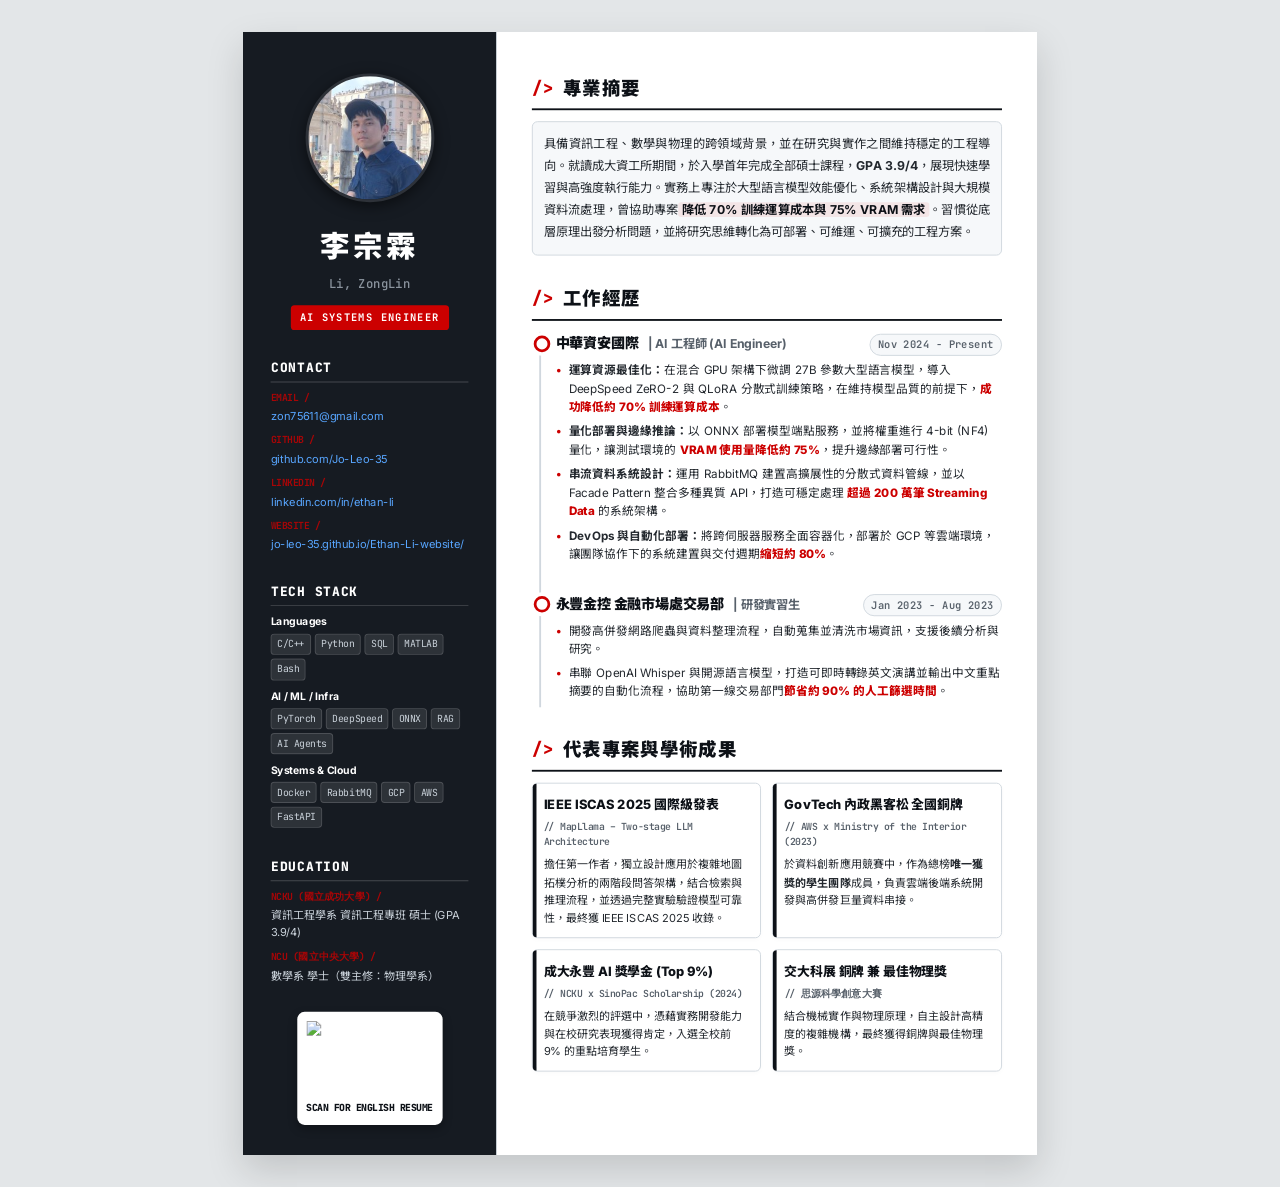
==== chinese_resume.html @ e06a0fc0 "Initial commit" ====
<!DOCTYPE html>
<html lang="zh-TW">

<head>
    <meta charset="UTF-8">
    <meta name="viewport" content="width=device-width, initial-scale=1.0">
    <title>李宗霖｜AI 與系統工程師履歷</title>
    <!-- Fonts -->
    <link href="https://fonts.googleapis.com/css2?family=Noto+Sans+TC:wght@400;500;700;900&display=swap"
        rel="stylesheet">
    <link href="https://fonts.googleapis.com/css2?family=JetBrains+Mono:wght@400;500;700;800&display=swap"
        rel="stylesheet">
    <link href="https://fonts.googleapis.com/css2?family=Inter:wght@400;500;700;900&display=swap" rel="stylesheet">
    <style>
        :root {
            --tsmc-red: #cc0000;
            --tech-black: #0d1117;
            --tech-gray: #8b949e;
            --bg-light: #ffffff;
            --border-line: #d0d7de;
            --sidebar-bg: #161b22;
            --scale: 0.92;
        }

        * {
            margin: 0;
            padding: 0;
            box-sizing: border-box;
        }

        body {
            font-family: 'Inter', 'Noto Sans TC', sans-serif;
            color: var(--tech-black);
            background-color: #e3e6e8;
            display: flex;
            justify-content: center;
            padding: 2rem;
            line-height: 1.6;
        }

        /* Outer container: fixed A4, clips overflow */
        .page-container {
            width: 210mm;
            height: 297mm;
            overflow: hidden;
            box-shadow: 0 15px 35px rgba(0, 0, 0, 0.15);
            background: var(--bg-light);
        }

        /* Inner page: scaled proportionally */
        .page {
            width: calc(210mm / var(--scale));
            display: flex;
            flex-direction: row;
            position: relative;
            transform: scale(var(--scale));
            transform-origin: top left;
        }

        /* === Sidebar (Left Column) === */
        .sidebar {
            width: 32%;
            background-color: var(--sidebar-bg);
            color: #ffffff;
            padding: 12mm 8mm;
            display: flex;
            flex-direction: column;
            border-right: 1px solid var(--border-line);
        }

        .profile-wrapper {
            text-align: center;
            margin-bottom: 8mm;
        }

        .profile-pic {
            width: 140px;
            height: 140px;
            border-radius: 50%;
            object-fit: cover;
            border: 3px solid rgba(255, 255, 255, 0.1);
            margin-bottom: 15px;
            box-shadow: 0 4px 15px rgba(0, 0, 0, 0.5);
        }

        .name-zh {
            font-size: 24pt;
            font-weight: 900;
            letter-spacing: 4px;
            margin-bottom: 4px;
        }

        .name-en {
            font-size: 10pt;
            font-weight: 500;
            color: #8b949e;
            font-family: 'JetBrains Mono', monospace;
            margin-bottom: 12px;
        }

        .role-title {
            display: inline-block;
            background: var(--tsmc-red);
            color: #fff;
            padding: 4px 10px;
            font-size: 8.5pt;
            font-weight: 700;
            border-radius: 4px;
            font-family: 'JetBrains Mono', monospace;
            text-transform: uppercase;
            letter-spacing: 1px;
        }

        .side-section {
            margin-bottom: 6mm;
        }

        .side-title {
            font-size: 10.5pt;
            font-weight: 800;
            color: #ffffff;
            border-bottom: 1px solid rgba(255, 255, 255, 0.2);
            padding-bottom: 4px;
            margin-bottom: 8px;
            font-family: 'JetBrains Mono', monospace;
            text-transform: uppercase;
            letter-spacing: 1.5px;
        }

        .side-list {
            list-style: none;
            font-size: 9pt;
            color: #c9d1d9;
        }

        .side-list li {
            margin-bottom: 8px;
            display: flex;
            flex-direction: column;
        }

        .side-list-icon {
            font-family: 'JetBrains Mono', monospace;
            color: var(--tsmc-red);
            font-weight: bold;
            font-size: 8pt;
            margin-bottom: 2px;
            opacity: 0.8;
        }

        .side-list a {
            color: #58a6ff;
            text-decoration: none;
            word-break: break-all;
        }

        .skill-group {
            margin-bottom: 8px;
        }

        .skill-name {
            font-size: 8.5pt;
            font-weight: 700;
            color: #fff;
            margin-bottom: 4px;
        }

        .skill-tags {
            display: flex;
            flex-wrap: wrap;
            gap: 4px;
        }

        .tag-dark {
            background: rgba(255, 255, 255, 0.1);
            border: 1px solid rgba(255, 255, 255, 0.15);
            padding: 2px 6px;
            border-radius: 4px;
            font-size: 8pt;
            color: #c9d1d9;
            font-family: 'JetBrains Mono', monospace;
        }

        .qr-wrapper {
            margin-top: auto;
            text-align: center;
            background: #ffffff;
            padding: 10px;
            border-radius: 8px;
            width: fit-content;
            margin-inline: auto;
            box-shadow: 0 4px 10px rgba(0, 0, 0, 0.3);
        }

        .qr-code {
            width: 80px;
            height: 80px;
            display: block;
        }

        .qr-text {
            font-size: 8pt;
            color: var(--tech-black);
            margin-top: 6px;
            font-weight: 900;
            font-family: 'JetBrains Mono', monospace;
        }

        /* === Main Content (Right Column) === */
        .main {
            width: 68%;
            padding: 12mm 10mm;
            background-color: #ffffff;
            display: flex;
            flex-direction: column;
        }

        .section-header {
            font-size: 15pt;
            font-weight: 900;
            color: var(--tech-black);
            margin-bottom: 12px;
            border-bottom: 2px solid var(--tech-black);
            padding-bottom: 6px;
            display: flex;
            align-items: center;
            letter-spacing: 1px;
        }

        .section-header::before {
            content: "/>";
            font-family: 'JetBrains Mono', monospace;
            color: var(--tsmc-red);
            margin-right: 10px;
            font-size: 14pt;
            font-weight: 900;
        }

        .summary-text {
            font-size: 10pt;
            text-align: justify;
            margin-bottom: 8mm;
            line-height: 1.8;
            color: #24292f;
            background: #f6f8fa;
            border: 1px solid var(--border-line);
            padding: 12px;
            border-radius: 6px;
        }

        .hlt-red {
            color: var(--tsmc-red);
            font-weight: 800;
        }

        .hlt-bg {
            background: rgba(204, 0, 0, 0.08);
            font-weight: 700;
            padding: 0 4px;
            border-radius: 3px;
            color: var(--tech-black);
        }

        /* Engineering Timeline */
        .timeline {
            border-left: 2px solid var(--border-line);
            margin-left: 8px;
            padding-left: 16px;
            margin-bottom: 8mm;
        }

        .tl-item {
            position: relative;
            margin-bottom: 8mm;
        }

        .tl-item:last-child {
            margin-bottom: 0;
        }

        .tl-item::before {
            content: '';
            position: absolute;
            width: 12px;
            height: 12px;
            background: var(--bg-light);
            border: 3px solid var(--tsmc-red);
            border-radius: 50%;
            left: -24px;
            top: 4px;
            box-shadow: 0 0 0 4px var(--bg-light);
        }

        .tl-header {
            display: flex;
            justify-content: space-between;
            align-items: baseline;
            margin-bottom: 4px;
        }

        .tl-title {
            font-size: 11.5pt;
            font-weight: 900;
            color: var(--tech-black);
        }

        .tl-subtitle {
            font-size: 10pt;
            font-weight: 700;
            color: #57606a;
            margin-left: 6px;
        }

        .tl-date {
            font-size: 8.5pt;
            font-family: 'JetBrains Mono', monospace;
            color: #57606a;
            background: #f6f8fa;
            padding: 2px 8px;
            border-radius: 12px;
            border: 1px solid var(--border-line);
            font-weight: 600;
        }

        .tl-content {
            margin-top: 6px;
        }

        .tl-list {
            list-style: none;
            padding-left: 0;
        }

        .tl-list li {
            position: relative;
            padding-left: 14px;
            font-size: 9.5pt;
            margin-bottom: 6px;
            line-height: 1.6;
            color: #24292f;
        }

        .tl-list li::before {
            content: "•";
            position: absolute;
            left: 0;
            color: var(--tsmc-red);
            font-weight: bold;
        }

        /* Projects Section - Grid Cards */
        .proj-grid {
            display: grid;
            grid-template-columns: 1fr 1fr;
            gap: 12px;
        }

        .proj-card {
            border: 1px solid var(--border-line);
            border-radius: 6px;
            padding: 12px;
            background: #ffffff;
            position: relative;
            box-shadow: 0 2px 6px rgba(0, 0, 0, 0.02);
        }

        .proj-card::before {
            content: "";
            position: absolute;
            top: 0;
            left: 0;
            width: 4px;
            height: 100%;
            background: var(--tech-black);
            border-top-left-radius: 6px;
            border-bottom-left-radius: 6px;
        }

        .proj-title {
            font-size: 10.5pt;
            font-weight: 800;
            color: var(--tech-black);
            margin-bottom: 4px;
        }

        .proj-date {
            font-size: 8pt;
            font-family: 'JetBrains Mono', monospace;
            color: #57606a;
            margin-bottom: 6px;
            font-weight: 600;
        }

        .proj-desc {
            font-size: 9pt;
            color: #24292f;
            line-height: 1.6;
        }

        @page {
            size: A4;
            margin: 0;
        }

        @media print {
            html,
            body {
                background: none;
                padding: 0;
                margin: 0;
                width: 210mm;
                height: 297mm;
            }

            .page-container {
                box-shadow: none;
                width: 210mm;
                height: 297mm;
                overflow: hidden;
                margin: 0;
                page-break-after: avoid;
            }

            .page {
                width: calc(210mm / var(--scale));
                transform: scale(var(--scale));
                transform-origin: top left;
            }

            .sidebar {
                -webkit-print-color-adjust: exact;
                print-color-adjust: exact;
            }
        }
    </style>
</head>

<body>

    <div class="page-container">
    <div class="page">
        <!-- === SIDEBAR === -->
        <aside class="sidebar">
            <div class="profile-wrapper">
                <img src="image.png" alt="Zong-Lin Li" class="profile-pic">
                <div class="name-zh">李宗霖</div>
                <div class="name-en">Li, ZongLin</div>
                <div class="role-title">AI SYSTEMS ENGINEER</div>
            </div>

            <div class="side-section">
                <div class="side-title">Contact</div>
                <ul class="side-list">
                    <li>
                        <span class="side-list-icon">EMAIL /</span>
                        <a href="mailto:zon75611@gmail.com">zon75611@gmail.com</a>
                    </li>
                    <li>
                        <span class="side-list-icon">GITHUB /</span>
                        <a href="https://github.com/Jo-Leo-35" target="_blank">github.com/Jo-Leo-35</a>
                    </li>
                    <li>
                        <span class="side-list-icon">LINKEDIN /</span>
                        <a href="https://www.linkedin.com/in/ethan-li-50962b2b1/"
                            target="_blank">linkedin.com/in/ethan-li</a>
                    </li>
                    <li>
                        <span class="side-list-icon">WEBSITE /</span>
                        <a href="https://jo-leo-35.github.io/Ethan-Li-website/" target="_blank">jo-leo-35.github.io/Ethan-Li-website/</a>
                    </li>
                </ul>
            </div>

            <div class="side-section">
                <div class="side-title">Tech Stack</div>

                <div class="skill-group">
                    <div class="skill-name">Languages</div>
                    <div class="skill-tags">
                        <span class="tag-dark">C/C++</span>
                        <span class="tag-dark">Python</span>
                        <span class="tag-dark">SQL</span>
                        <span class="tag-dark">MATLAB</span>
                        <span class="tag-dark">Bash</span>
                    </div>
                </div>

                <div class="skill-group">
                    <div class="skill-name">AI / ML / Infra</div>
                    <div class="skill-tags">
                        <span class="tag-dark">PyTorch</span>
                        <span class="tag-dark">DeepSpeed</span>
                        <span class="tag-dark">ONNX</span>
                        <span class="tag-dark">RAG</span>
                        <span class="tag-dark">AI Agents</span>
                    </div>
                </div>

                <div class="skill-group">
                    <div class="skill-name">Systems & Cloud</div>
                    <div class="skill-tags">
                        <span class="tag-dark">Docker</span>
                        <span class="tag-dark">RabbitMQ</span>
                        <span class="tag-dark">GCP</span>
                        <span class="tag-dark">AWS</span>
                        <span class="tag-dark">FastAPI</span>
                    </div>
                </div>
            </div>

            <div class="side-section">
                <div class="side-title">Education</div>
                <ul class="side-list">
                    <li>
                        <span class="side-list-icon">NCKU (國立成功大學) /</span>
                        資訊工程學系 資訊工程專班 碩士 (GPA 3.9/4)
                    </li>
                    <li>
                        <span class="side-list-icon">NCU (國立中央大學) /</span>
                        數學系 學士（雙主修：物理學系）
                    </li>
                </ul>
            </div>

            <!-- QR Code pointing to personal website / github -->
            <div class="qr-wrapper">
                <!-- Using an API to generate the QR code to Github URL / Website -->
                <img src="https://api.qrserver.com/v1/create-qr-code/?size=150x150&data=https://jo-leo-35.github.io/Ethan-Li-website/English_resume.pdf"
                    alt="Website QR Code" class="qr-code">
                <div class="qr-text">SCAN FOR ENGLISH RESUME</div>
            </div>
        </aside>

        <!-- === MAIN CONTENT === -->
        <main class="main">

            <h2 class="section-header">專業摘要</h2>
            <div class="summary-text">
                具備資訊工程、數學與物理的跨領域背景，並在研究與實作之間維持穩定的工程導向。就讀成大資工所期間，於入學首年完成全部碩士課程，<strong>GPA
                    3.9/4</strong>，展現快速學習與高強度執行能力。實務上專注於大型語言模型效能優化、系統架構設計與大規模資料流處理，曾協助專案<span class="hlt-bg">降低
                    70% 訓練運算成本與 75% VRAM 需求</span>。習慣從底層原理出發分析問題，並將研究思維轉化為可部署、可維運、可擴充的工程方案。
            </div>

            <h2 class="section-header">工作經歷</h2>
            <div class="timeline">
                <div class="tl-item">
                    <div class="tl-header">
                        <div>
                            <span class="tl-title">中華資安國際</span>
                            <span class="tl-subtitle">| AI 工程師 (AI Engineer)</span>
                        </div>
                        <span class="tl-date">Nov 2024 - Present</span>
                    </div>
                    <div class="tl-content">
                        <ul class="tl-list">
                            <li><strong>運算資源最佳化：</strong>在混合 GPU 架構下微調 27B 參數大型語言模型，導入 DeepSpeed ZeRO-2 與 QLoRA 分散式訓練策略，在維持模型品質的前提下，<span
                                    class="hlt-red">成功降低約 70% 訓練運算成本</span>。</li>
                            <li><strong>量化部署與邊緣推論：</strong>以 ONNX 部署模型端點服務，並將權重進行 4-bit (NF4) 量化，讓測試環境的 <span
                                    class="hlt-red">VRAM 使用量降低約 75%</span>，提升邊緣部署可行性。</li>
                            <li><strong>串流資料系統設計：</strong>運用 RabbitMQ 建置高擴展性的分散式資料管線，並以 Facade Pattern 整合多種異質 API，打造可穩定處理
                                <span class="hlt-red">超過 200 萬筆 Streaming Data</span> 的系統架構。</li>
                            <li><strong>DevOps 與自動化部署：</strong>將跨伺服器服務全面容器化，部署於 GCP 等雲端環境，讓團隊協作下的系統建置與交付週期<span
                                    class="hlt-red">縮短約 80%</span>。</li>
                        </ul>
                    </div>
                </div>

                <div class="tl-item">
                    <div class="tl-header">
                        <div>
                            <span class="tl-title">永豐金控 金融市場處交易部</span>
                            <span class="tl-subtitle">| 研發實習生</span>
                        </div>
                        <span class="tl-date">Jan 2023 - Aug 2023</span>
                    </div>
                    <div class="tl-content">
                        <ul class="tl-list">
                            <li>開發高併發網路爬蟲與資料整理流程，自動蒐集並清洗市場資訊，支援後續分析與研究。</li>
                            <li>串聯 OpenAI Whisper 與開源語言模型，打造可即時轉錄英文演講並輸出中文重點摘要的自動化流程，協助第一線交易部門<span
                                    class="hlt-red">節省約 90% 的人工篩選時間</span>。</li>
                        </ul>
                    </div>
                </div>
            </div>

            <h2 class="section-header">代表專案與學術成果</h2>
            <div class="proj-grid">

                <div class="proj-card">
                    <div class="proj-title">IEEE ISCAS 2025 國際級發表</div>
                    <div class="proj-date">// MapLlama – Two-stage LLM Architecture</div>
                    <div class="proj-desc">
                        擔任第一作者，獨立設計應用於複雜地圖拓樸分析的兩階段問答架構，結合檢索與推理流程，並透過完整實驗驗證模型可靠性，最終獲 IEEE ISCAS 2025 收錄。
                    </div>
                </div>

                <div class="proj-card">
                    <div class="proj-title">GovTech 內政黑客松 全國銅牌</div>
                    <div class="proj-date">// AWS x Ministry of the Interior (2023)</div>
                    <div class="proj-desc">
                        於資料創新應用競賽中，作為總榜<b>唯一獲獎的學生團隊</b>成員，負責雲端後端系統開發與高併發巨量資料串接。
                    </div>
                </div>

                <div class="proj-card">
                    <div class="proj-title">成大永豐 AI 獎學金 (Top 9%)</div>
                    <div class="proj-date">// NCKU x SinoPac Scholarship (2024)</div>
                    <div class="proj-desc">
                        在競爭激烈的評選中，憑藉實務開發能力與在校研究表現獲得肯定，入選全校前 9% 的重點培育學生。
                    </div>
                </div>

                <div class="proj-card">
                    <div class="proj-title">交大科展 銅牌 兼 最佳物理獎</div>
                    <div class="proj-date">// 思源科學創意大賽</div>
                    <div class="proj-desc">
                        結合機械實作與物理原理，自主設計高精度的複雜機構，最終獲得銅牌與最佳物理獎。
                    </div>
                </div>

            </div>

        </main>
    </div>
    </div>

</body>

</html>
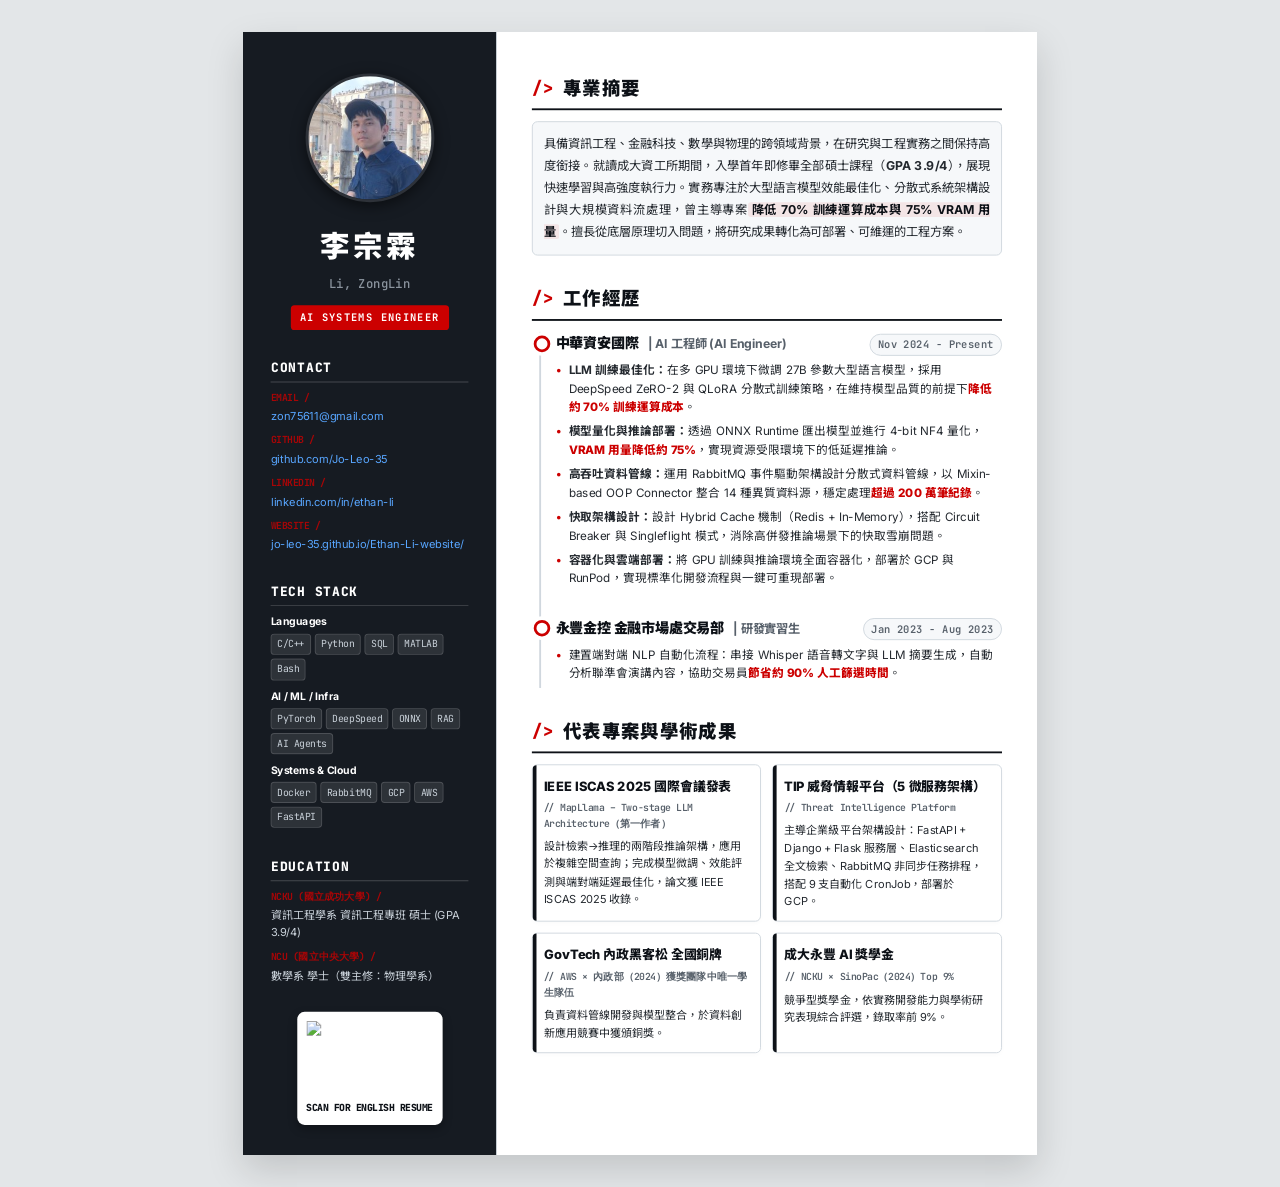
==== commit bd1d7d0b: "Initial commit" ====
--- a/chinese_resume.html
+++ b/chinese_resume.html
@@ -536,9 +536,9 @@
 
             <h2 class="section-header">專業摘要</h2>
             <div class="summary-text">
-                具備資訊工程、數學與物理的跨領域背景，並在研究與實作之間維持穩定的工程導向。就讀成大資工所期間，於入學首年完成全部碩士課程，<strong>GPA
-                    3.9/4</strong>，展現快速學習與高強度執行能力。實務上專注於大型語言模型效能優化、系統架構設計與大規模資料流處理，曾協助專案<span class="hlt-bg">降低
-                    70% 訓練運算成本與 75% VRAM 需求</span>。習慣從底層原理出發分析問題，並將研究思維轉化為可部署、可維運、可擴充的工程方案。
+                具備資訊工程、金融科技、數學與物理的跨領域背景，在研究與工程實務之間保持高度銜接。就讀成大資工所期間，入學首年即修畢全部碩士課程（<strong>GPA
+                    3.9/4</strong>），展現快速學習與高強度執行力。實務專注於大型語言模型效能最佳化、分散式系統架構設計與大規模資料流處理，曾主導專案<span class="hlt-bg">降低
+                    70% 訓練運算成本與 75% VRAM 用量</span>。擅長從底層原理切入問題，將研究成果轉化為可部署、可維運的工程方案。
             </div>
 
             <h2 class="section-header">工作經歷</h2>
@@ -553,14 +553,13 @@
                     </div>
                     <div class="tl-content">
                         <ul class="tl-list">
-                            <li><strong>運算資源最佳化：</strong>在混合 GPU 架構下微調 27B 參數大型語言模型，導入 DeepSpeed ZeRO-2 與 QLoRA 分散式訓練策略，在維持模型品質的前提下，<span
-                                    class="hlt-red">成功降低約 70% 訓練運算成本</span>。</li>
-                            <li><strong>量化部署與邊緣推論：</strong>以 ONNX 部署模型端點服務，並將權重進行 4-bit (NF4) 量化，讓測試環境的 <span
-                                    class="hlt-red">VRAM 使用量降低約 75%</span>，提升邊緣部署可行性。</li>
-                            <li><strong>串流資料系統設計：</strong>運用 RabbitMQ 建置高擴展性的分散式資料管線，並以 Facade Pattern 整合多種異質 API，打造可穩定處理
-                                <span class="hlt-red">超過 200 萬筆 Streaming Data</span> 的系統架構。</li>
-                            <li><strong>DevOps 與自動化部署：</strong>將跨伺服器服務全面容器化，部署於 GCP 等雲端環境，讓團隊協作下的系統建置與交付週期<span
-                                    class="hlt-red">縮短約 80%</span>。</li>
+                            <li><strong>LLM 訓練最佳化：</strong>在多 GPU 環境下微調 27B 參數大型語言模型，採用 DeepSpeed ZeRO-2 與 QLoRA 分散式訓練策略，在維持模型品質的前提下<span
+                                    class="hlt-red">降低約 70% 訓練運算成本</span>。</li>
+                            <li><strong>模型量化與推論部署：</strong>透過 ONNX Runtime 匯出模型並進行 4-bit NF4 量化，<span
+                                    class="hlt-red">VRAM 用量降低約 75%</span>，實現資源受限環境下的低延遲推論。</li>
+                            <li><strong>高吞吐資料管線：</strong>運用 RabbitMQ 事件驅動架構設計分散式資料管線，以 Mixin-based OOP Connector 整合 14 種異質資料源，穩定處理<span class="hlt-red">超過 200 萬筆紀錄</span>。</li>
+                            <li><strong>快取架構設計：</strong>設計 Hybrid Cache 機制（Redis + In-Memory），搭配 Circuit Breaker 與 Singleflight 模式，消除高併發推論場景下的快取雪崩問題。</li>
+                            <li><strong>容器化與雲端部署：</strong>將 GPU 訓練與推論環境全面容器化，部署於 GCP 與 RunPod，實現標準化開發流程與一鍵可重現部署。</li>
                         </ul>
                     </div>
                 </div>
@@ -575,9 +574,8 @@
                     </div>
                     <div class="tl-content">
                         <ul class="tl-list">
-                            <li>開發高併發網路爬蟲與資料整理流程，自動蒐集並清洗市場資訊，支援後續分析與研究。</li>
-                            <li>串聯 OpenAI Whisper 與開源語言模型，打造可即時轉錄英文演講並輸出中文重點摘要的自動化流程，協助第一線交易部門<span
-                                    class="hlt-red">節省約 90% 的人工篩選時間</span>。</li>
+                            <li>建置端對端 NLP 自動化流程：串接 Whisper 語音轉文字與 LLM 摘要生成，自動分析聯準會演講內容，協助交易員<span
+                                    class="hlt-red">節省約 90% 人工篩選時間</span>。</li>
                         </ul>
                     </div>
                 </div>
@@ -587,34 +585,34 @@
             <div class="proj-grid">
 
                 <div class="proj-card">
-                    <div class="proj-title">IEEE ISCAS 2025 國際級發表</div>
-                    <div class="proj-date">// MapLlama – Two-stage LLM Architecture</div>
+                    <div class="proj-title">IEEE ISCAS 2025 國際會議發表</div>
+                    <div class="proj-date">// MapLlama – Two-stage LLM Architecture（第一作者）</div>
                     <div class="proj-desc">
-                        擔任第一作者，獨立設計應用於複雜地圖拓樸分析的兩階段問答架構，結合檢索與推理流程，並透過完整實驗驗證模型可靠性，最終獲 IEEE ISCAS 2025 收錄。
+                        設計檢索→推理的兩階段推論架構，應用於複雜空間查詢；完成模型微調、效能評測與端對端延遲最佳化，論文獲 IEEE ISCAS 2025 收錄。
+                    </div>
+                </div>
+
+                <div class="proj-card">
+                    <div class="proj-title">TIP 威脅情報平台（5 微服務架構）</div>
+                    <div class="proj-date">// Threat Intelligence Platform</div>
+                    <div class="proj-desc">
+                        主導企業級平台架構設計：FastAPI + Django + Flask 服務層、Elasticsearch 全文檢索、RabbitMQ 非同步任務排程，搭配 9 支自動化 CronJob，部署於 GCP。
                     </div>
                 </div>
 
                 <div class="proj-card">
                     <div class="proj-title">GovTech 內政黑客松 全國銅牌</div>
-                    <div class="proj-date">// AWS x Ministry of the Interior (2023)</div>
+                    <div class="proj-date">// AWS × 內政部（2024）獲獎團隊中唯一學生隊伍</div>
                     <div class="proj-desc">
-                        於資料創新應用競賽中，作為總榜<b>唯一獲獎的學生團隊</b>成員，負責雲端後端系統開發與高併發巨量資料串接。
+                        負責資料管線開發與模型整合，於資料創新應用競賽中獲頒銅獎。
                     </div>
                 </div>
 
                 <div class="proj-card">
-                    <div class="proj-title">成大永豐 AI 獎學金 (Top 9%)</div>
-                    <div class="proj-date">// NCKU x SinoPac Scholarship (2024)</div>
+                    <div class="proj-title">成大永豐 AI 獎學金</div>
+                    <div class="proj-date">// NCKU × SinoPac（2024）Top 9%</div>
                     <div class="proj-desc">
-                        在競爭激烈的評選中，憑藉實務開發能力與在校研究表現獲得肯定，入選全校前 9% 的重點培育學生。
-                    </div>
-                </div>
-
-                <div class="proj-card">
-                    <div class="proj-title">交大科展 銅牌 兼 最佳物理獎</div>
-                    <div class="proj-date">// 思源科學創意大賽</div>
-                    <div class="proj-desc">
-                        結合機械實作與物理原理，自主設計高精度的複雜機構，最終獲得銅牌與最佳物理獎。
+                        競爭型獎學金，依實務開發能力與學術研究表現綜合評選，錄取率前 9%。
                     </div>
                 </div>
 
